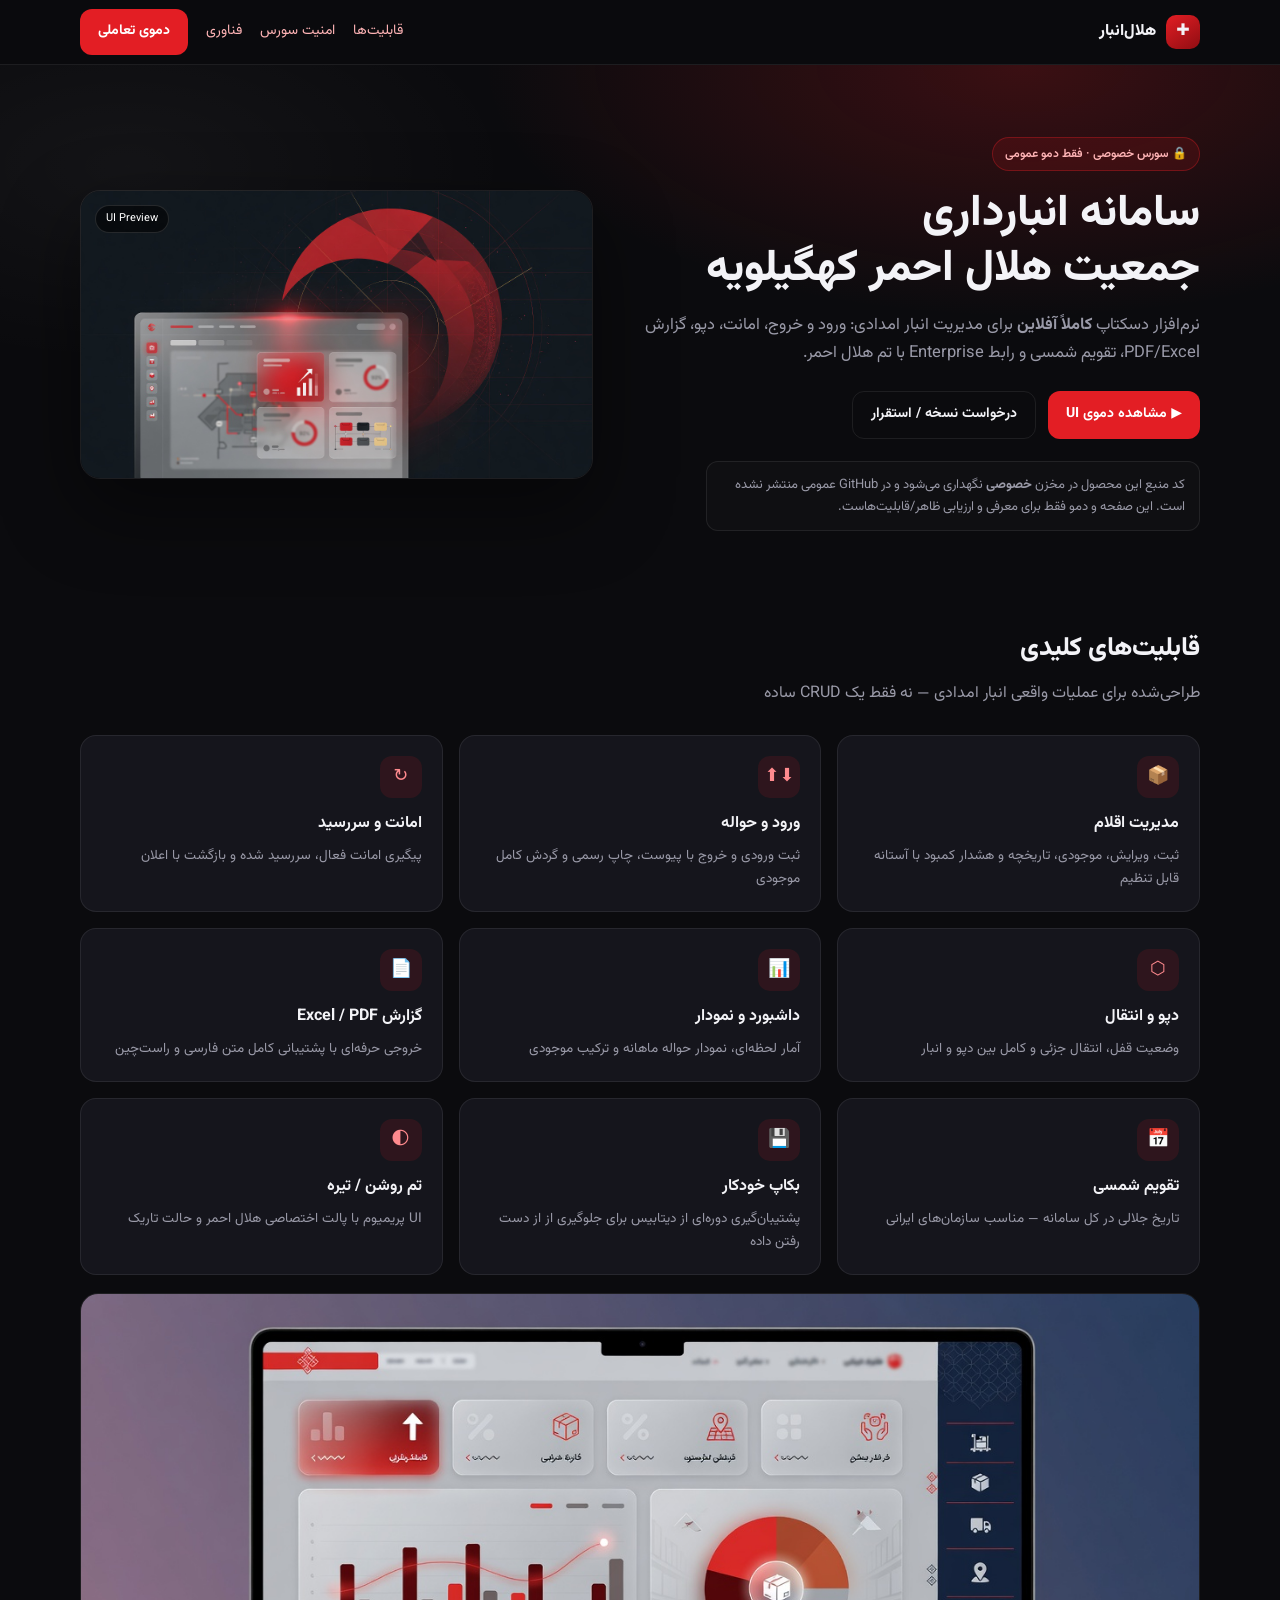
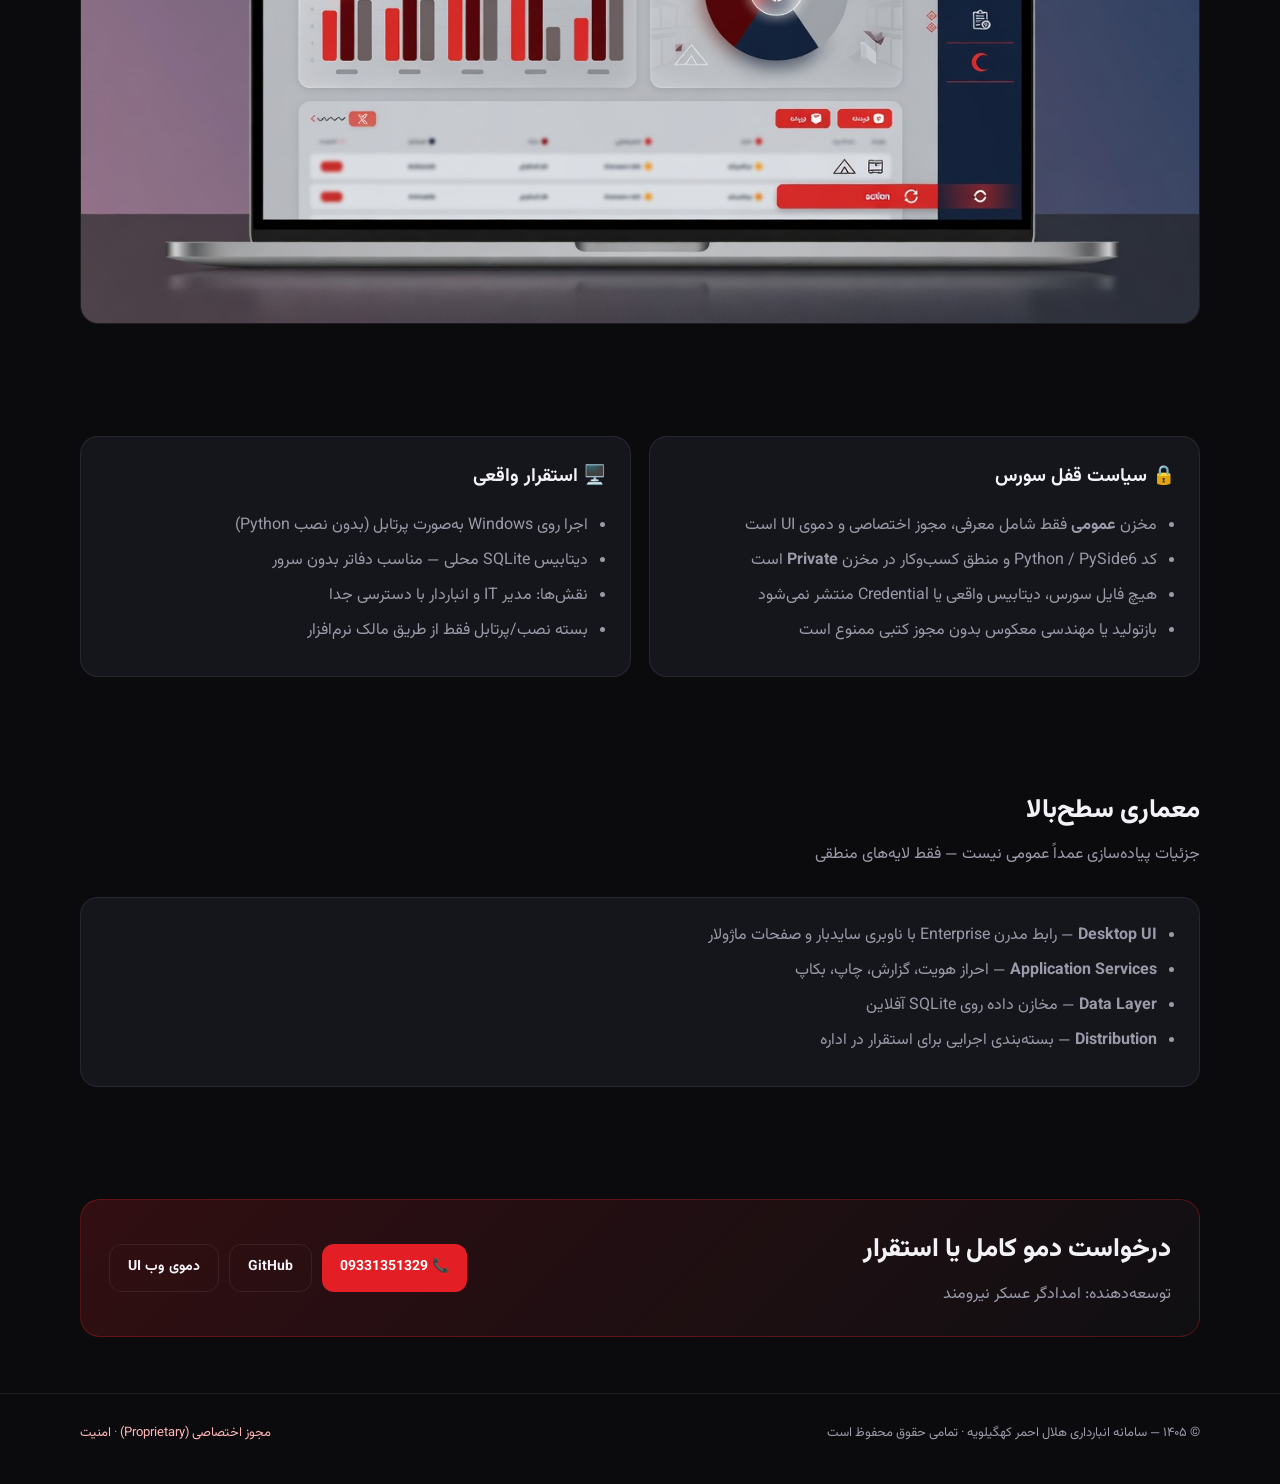
==== index.html @ 158577b7 "Public showcase: product landing, interactive UI demo, proprietary license No application source cod" ====
<!DOCTYPE html>
<html lang="fa" dir="rtl">
<head>
  <meta charset="UTF-8" />
  <meta name="viewport" content="width=device-width, initial-scale=1" />
  <title>سامانه انبارداری هلال احمر | کهگیلویه</title>
  <meta name="description" content="نرم‌افزار دسکتاپ آفلاین مدیریت انبار امدادی — جمعیت هلال احمر شهرستان کهگیلویه. دموی رابط کاربری، بدون انتشار سورس." />
  <meta property="og:title" content="سامانه انبارداری هلال احمر کهگیلویه" />
  <meta property="og:description" content="مدیریت انبار امدادی — دسکتاپ آفلاین، تقویم شمسی، گزارش PDF/Excel" />
  <meta property="og:image" content="assets/banner.jpg" />
  <link rel="preconnect" href="https://fonts.googleapis.com" />
  <link rel="preconnect" href="https://fonts.gstatic.com" crossorigin />
  <link href="https://fonts.googleapis.com/css2?family=Vazirmatn:wght@400;500;600;700;800&display=swap" rel="stylesheet" />
  <style>
    :root {
      --red: #e31e24;
      --bg: #0b0b0e;
      --card: #15151c;
      --text: #f3f3f7;
      --muted: #9a9aa8;
      --line: rgba(255,255,255,0.08);
      --font: "Vazirmatn", system-ui, sans-serif;
    }
    * { box-sizing: border-box; }
    body {
      margin: 0; font-family: var(--font); background: var(--bg); color: var(--text);
      line-height: 1.7;
    }
    a { color: #ffb4b6; text-decoration: none; }
    a:hover { text-decoration: underline; }
    .wrap { width: min(1120px, 92%); margin: 0 auto; }
    .nav {
      position: sticky; top: 0; z-index: 20;
      backdrop-filter: blur(14px);
      background: rgba(11,11,14,0.75);
      border-bottom: 1px solid var(--line);
    }
    .nav .wrap {
      display: flex; justify-content: space-between; align-items: center;
      height: 64px;
    }
    .logo { display: flex; gap: 10px; align-items: center; font-weight: 800; }
    .logo i {
      width: 34px; height: 34px; border-radius: 10px;
      background: linear-gradient(145deg, #e31e24, #8f0d12);
      display: grid; place-items: center; font-style: normal;
    }
    .nav-links { display: flex; gap: 18px; align-items: center; font-size: 14px; }
    .btn {
      display: inline-flex; align-items: center; gap: 8px;
      padding: 11px 18px; border-radius: 12px; font-weight: 700; font-size: 14px;
      border: 0; cursor: pointer; text-decoration: none !important;
    }
    .btn-primary { background: var(--red); color: #fff; }
    .btn-primary:hover { filter: brightness(1.08); }
    .btn-ghost {
      background: transparent; color: var(--text);
      border: 1px solid var(--line);
    }
    .hero {
      padding: 72px 0 40px;
      background:
        radial-gradient(900px 420px at 80% 0%, rgba(227,30,36,0.22), transparent 60%),
        radial-gradient(700px 360px at 10% 20%, rgba(255,255,255,0.04), transparent 55%);
    }
    .hero-grid {
      display: grid; grid-template-columns: 1.05fr 0.95fr; gap: 40px; align-items: center;
    }
    .badge {
      display: inline-flex; gap: 8px; align-items: center;
      padding: 6px 12px; border-radius: 999px; font-size: 12px; font-weight: 600;
      background: rgba(227,30,36,0.12); color: #ffb4b6;
      border: 1px solid rgba(227,30,36,0.35);
      margin-bottom: 16px;
    }
    h1 {
      font-size: clamp(28px, 4vw, 44px); line-height: 1.25; margin: 0 0 14px; font-weight: 800;
    }
    .lead { color: var(--muted); font-size: 16.5px; margin: 0 0 24px; max-width: 36em; }
    .cta { display: flex; flex-wrap: wrap; gap: 12px; margin-bottom: 22px; }
    .lock-note {
      font-size: 13px; color: var(--muted);
      padding: 12px 14px; border-radius: 12px;
      border: 1px solid var(--line); background: rgba(255,255,255,0.02);
      max-width: 38em;
    }
    .hero-visual {
      border-radius: 20px; overflow: hidden;
      border: 1px solid var(--line);
      box-shadow: 0 30px 80px rgba(0,0,0,0.45);
      position: relative;
    }
    .hero-visual img { width: 100%; display: block; }
    .hero-visual::after {
      content: "UI Preview";
      position: absolute; top: 14px; left: 14px;
      background: rgba(0,0,0,0.55); color: #fff;
      font-size: 11px; padding: 4px 10px; border-radius: 999px;
      border: 1px solid rgba(255,255,255,0.12);
    }
    section { padding: 56px 0; }
    .section-title { font-size: 26px; margin: 0 0 8px; font-weight: 800; }
    .section-sub { color: var(--muted); margin: 0 0 28px; }
    .features {
      display: grid; grid-template-columns: repeat(3, 1fr); gap: 16px;
    }
    .feat {
      background: var(--card); border: 1px solid var(--line);
      border-radius: 16px; padding: 20px;
      transition: 0.2s ease;
    }
    .feat:hover { border-color: rgba(227,30,36,0.4); transform: translateY(-2px); }
    .feat .ico {
      width: 42px; height: 42px; border-radius: 12px;
      background: rgba(227,30,36,0.12); color: #ff8a8e;
      display: grid; place-items: center; margin-bottom: 12px; font-size: 18px;
    }
    .feat h3 { margin: 0 0 8px; font-size: 16px; }
    .feat p { margin: 0; color: var(--muted); font-size: 13.5px; }
    .stack {
      display: grid; grid-template-columns: 1fr 1fr; gap: 18px;
    }
    .panel {
      background: var(--card); border: 1px solid var(--line);
      border-radius: 18px; padding: 24px;
    }
    .panel h3 { margin-top: 0; }
    .panel ul { margin: 0; padding: 0 18px 0 0; color: var(--muted); }
    .panel li { margin-bottom: 8px; }
    .mock {
      border-radius: 18px; overflow: hidden; border: 1px solid var(--line);
      margin-top: 18px;
    }
    .mock img { width: 100%; display: block; }
    .contact {
      background: linear-gradient(135deg, rgba(227,30,36,0.18), rgba(255,255,255,0.02));
      border: 1px solid rgba(227,30,36,0.3);
      border-radius: 20px; padding: 28px;
      display: flex; justify-content: space-between; gap: 20px; align-items: center; flex-wrap: wrap;
    }
    footer {
      border-top: 1px solid var(--line); padding: 28px 0 40px;
      color: var(--muted); font-size: 13px;
    }
    footer .wrap { display: flex; justify-content: space-between; gap: 12px; flex-wrap: wrap; }
    @media (max-width: 900px) {
      .hero-grid, .features, .stack { grid-template-columns: 1fr; }
      .nav-links a:not(.btn) { display: none; }
    }
  </style>
</head>
<body>
  <header class="nav">
    <div class="wrap">
      <div class="logo"><i>✚</i> هلال‌انبار</div>
      <div class="nav-links">
        <a href="#features">قابلیت‌ها</a>
        <a href="#security">امنیت سورس</a>
        <a href="#stack">فناوری</a>
        <a class="btn btn-primary" href="demo/">دموی تعاملی</a>
      </div>
    </div>
  </header>

  <section class="hero">
    <div class="wrap hero-grid">
      <div>
        <div class="badge">🔒 سورس خصوصی · فقط دمو عمومی</div>
        <h1>سامانه انبارداری<br />جمعیت هلال احمر کهگیلویه</h1>
        <p class="lead">
          نرم‌افزار دسکتاپ <strong>کاملاً آفلاین</strong> برای مدیریت انبار امدادی:
          ورود و خروج، امانت، دپو، گزارش PDF/Excel، تقویم شمسی و رابط Enterprise با تم هلال احمر.
        </p>
        <div class="cta">
          <a class="btn btn-primary" href="demo/">▶ مشاهده دموی UI</a>
          <a class="btn btn-ghost" href="#contact">درخواست نسخه / استقرار</a>
        </div>
        <div class="lock-note">
          کد منبع این محصول در مخزن <strong>خصوصی</strong> نگهداری می‌شود و در GitHub عمومی منتشر نشده است.
          این صفحه و دمو فقط برای معرفی و ارزیابی ظاهر/قابلیت‌هاست.
        </div>
      </div>
      <div class="hero-visual">
        <img src="assets/banner.jpg" alt="پیش‌نمایش بصری سامانه انبارداری" />
      </div>
    </div>
  </section>

  <section id="features">
    <div class="wrap">
      <h2 class="section-title">قابلیت‌های کلیدی</h2>
      <p class="section-sub">طراحی‌شده برای عملیات واقعی انبار امدادی — نه فقط یک CRUD ساده</p>
      <div class="features">
        <div class="feat"><div class="ico">📦</div><h3>مدیریت اقلام</h3><p>ثبت، ویرایش، موجودی، تاریخچه و هشدار کمبود با آستانه قابل تنظیم</p></div>
        <div class="feat"><div class="ico">⬇⬆</div><h3>ورود و حواله</h3><p>ثبت ورودی و خروج با پیوست، چاپ رسمی و گردش کامل موجودی</p></div>
        <div class="feat"><div class="ico">↻</div><h3>امانت و سررسید</h3><p>پیگیری امانت فعال، سررسید شده و بازگشت با اعلان</p></div>
        <div class="feat"><div class="ico">⬡</div><h3>دپو و انتقال</h3><p>وضعیت قفل، انتقال جزئی و کامل بین دپو و انبار</p></div>
        <div class="feat"><div class="ico">📊</div><h3>داشبورد و نمودار</h3><p>آمار لحظه‌ای، نمودار حواله ماهانه و ترکیب موجودی</p></div>
        <div class="feat"><div class="ico">📄</div><h3>گزارش Excel / PDF</h3><p>خروجی حرفه‌ای با پشتیبانی کامل متن فارسی و راست‌چین</p></div>
        <div class="feat"><div class="ico">📅</div><h3>تقویم شمسی</h3><p>تاریخ جلالی در کل سامانه — مناسب سازمان‌های ایرانی</p></div>
        <div class="feat"><div class="ico">💾</div><h3>بکاپ خودکار</h3><p>پشتیبان‌گیری دوره‌ای از دیتابیس برای جلوگیری از از دست رفتن داده</p></div>
        <div class="feat"><div class="ico">🌓</div><h3>تم روشن / تیره</h3><p>UI پریمیوم با پالت اختصاصی هلال احمر و حالت تاریک</p></div>
      </div>
      <div class="mock">
        <img src="assets/dashboard-mockup.jpg" alt="موکاپ داشبورد" />
      </div>
    </div>
  </section>

  <section id="security">
    <div class="wrap stack">
      <div class="panel">
        <h3>🔒 سیاست قفل سورس</h3>
        <ul>
          <li>مخزن <strong>عمومی</strong> فقط شامل معرفی، مجوز اختصاصی و دموی UI است</li>
          <li>کد Python / PySide6 و منطق کسب‌وکار در مخزن <strong>Private</strong> است</li>
          <li>هیچ فایل سورس، دیتابیس واقعی یا Credential منتشر نمی‌شود</li>
          <li>بازتولید یا مهندسی معکوس بدون مجوز کتبی ممنوع است</li>
        </ul>
      </div>
      <div class="panel">
        <h3>🖥️ استقرار واقعی</h3>
        <ul>
          <li>اجرا روی Windows به‌صورت پرتابل (بدون نصب Python)</li>
          <li>دیتابیس SQLite محلی — مناسب دفاتر بدون سرور</li>
          <li>نقش‌ها: مدیر IT و انباردار با دسترسی جدا</li>
          <li>بسته نصب/پرتابل فقط از طریق مالک نرم‌افزار</li>
        </ul>
      </div>
    </div>
  </section>

  <section id="stack">
    <div class="wrap">
      <h2 class="section-title">معماری سطح‌بالا</h2>
      <p class="section-sub">جزئیات پیاده‌سازی عمداً عمومی نیست — فقط لایه‌های منطقی</p>
      <div class="panel">
        <ul>
          <li><strong>Desktop UI</strong> — رابط مدرن Enterprise با ناوبری سایدبار و صفحات ماژولار</li>
          <li><strong>Application Services</strong> — احراز هویت، گزارش، چاپ، بکاپ</li>
          <li><strong>Data Layer</strong> — مخازن داده روی SQLite آفلاین</li>
          <li><strong>Distribution</strong> — بسته‌بندی اجرایی برای استقرار در اداره</li>
        </ul>
      </div>
    </div>
  </section>

  <section id="contact">
    <div class="wrap">
      <div class="contact">
        <div>
          <h2 class="section-title" style="margin:0">درخواست دمو کامل یا استقرار</h2>
          <p class="section-sub" style="margin:8px 0 0">توسعه‌دهنده: امدادگر عسکر نیرومند</p>
        </div>
        <div style="display:flex;gap:10px;flex-wrap:wrap">
          <a class="btn btn-primary" href="tel:09331351329">📞 09331351329</a>
          <a class="btn btn-ghost" href="https://github.com/askarniroomand" target="_blank" rel="noopener">GitHub</a>
          <a class="btn btn-ghost" href="demo/">دموی وب UI</a>
        </div>
      </div>
    </div>
  </section>

  <footer>
    <div class="wrap">
      <div>© ۱۴۰۵ — سامانه انبارداری هلال احمر کهگیلویه · تمامی حقوق محفوظ است</div>
      <div><a href="LICENSE">مجوز اختصاصی (Proprietary)</a> · <a href="SECURITY.md">امنیت</a></div>
    </div>
  </footer>
</body>
</html>
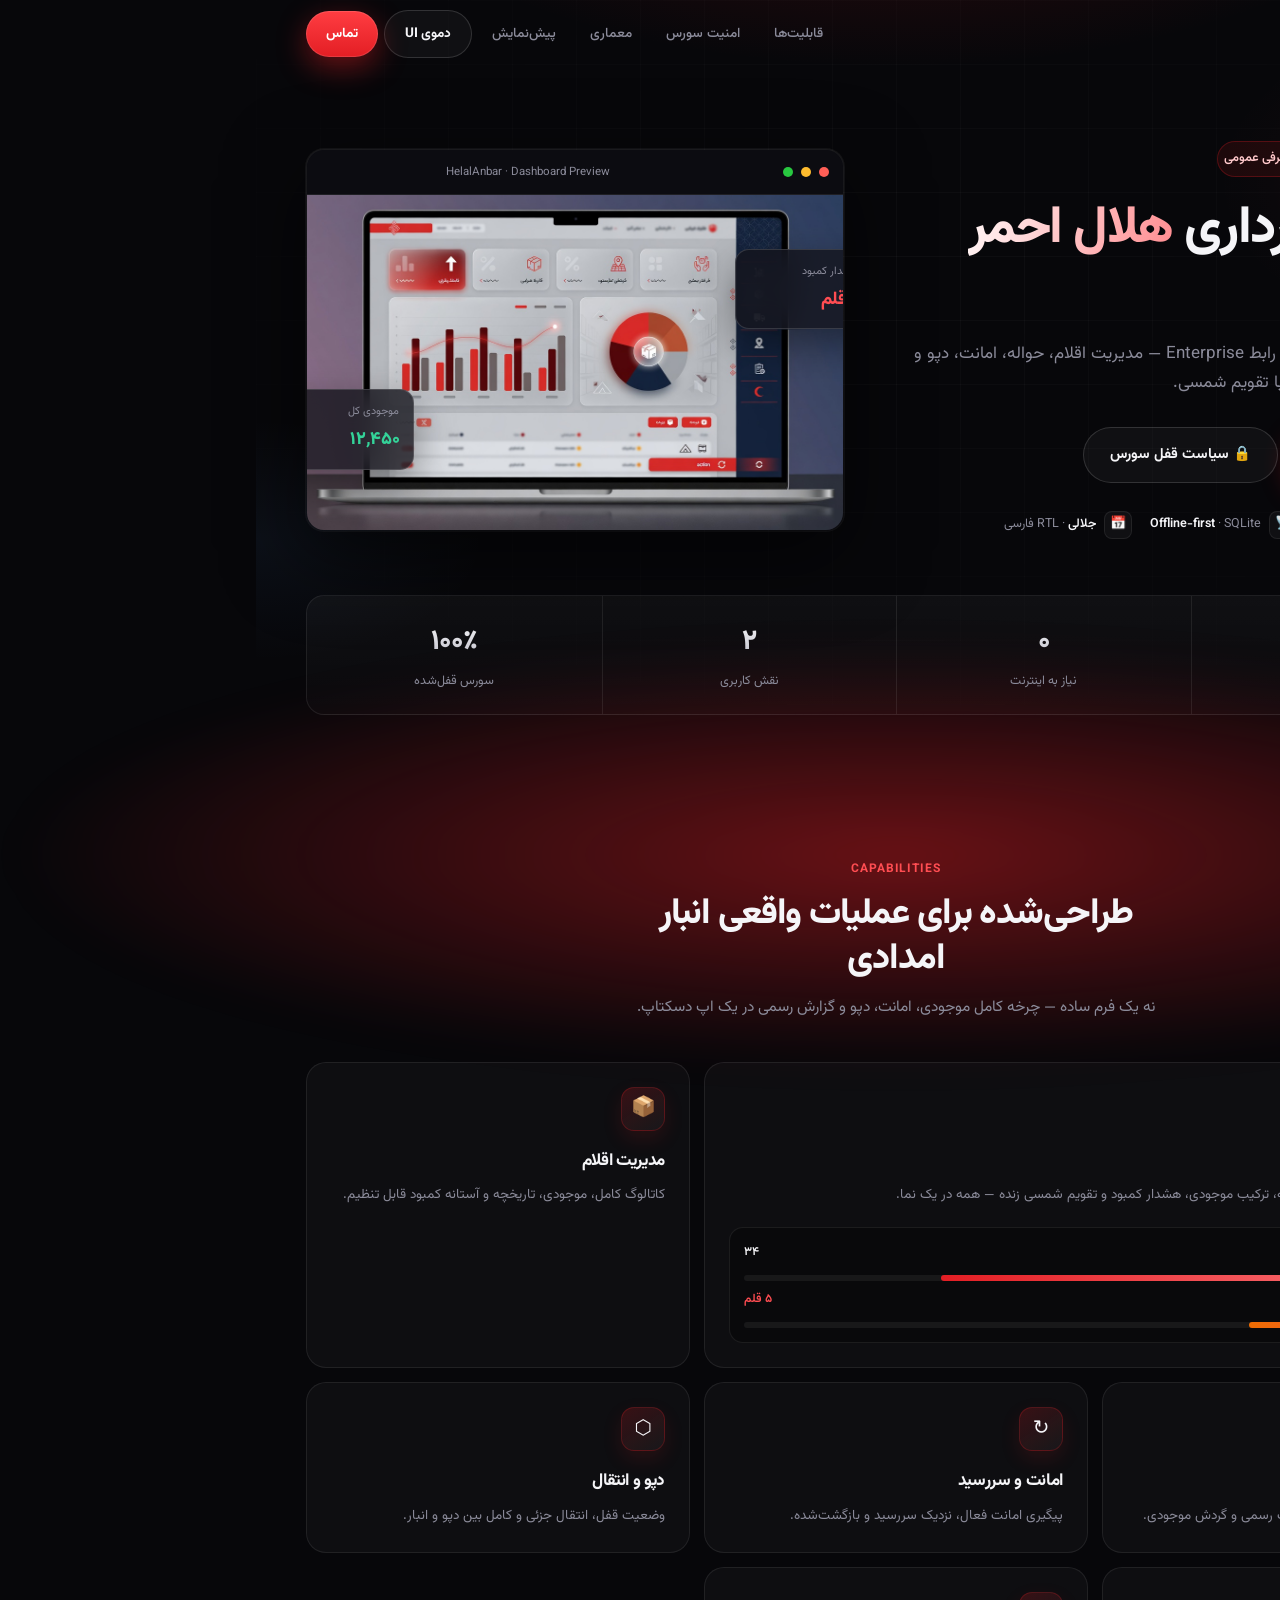
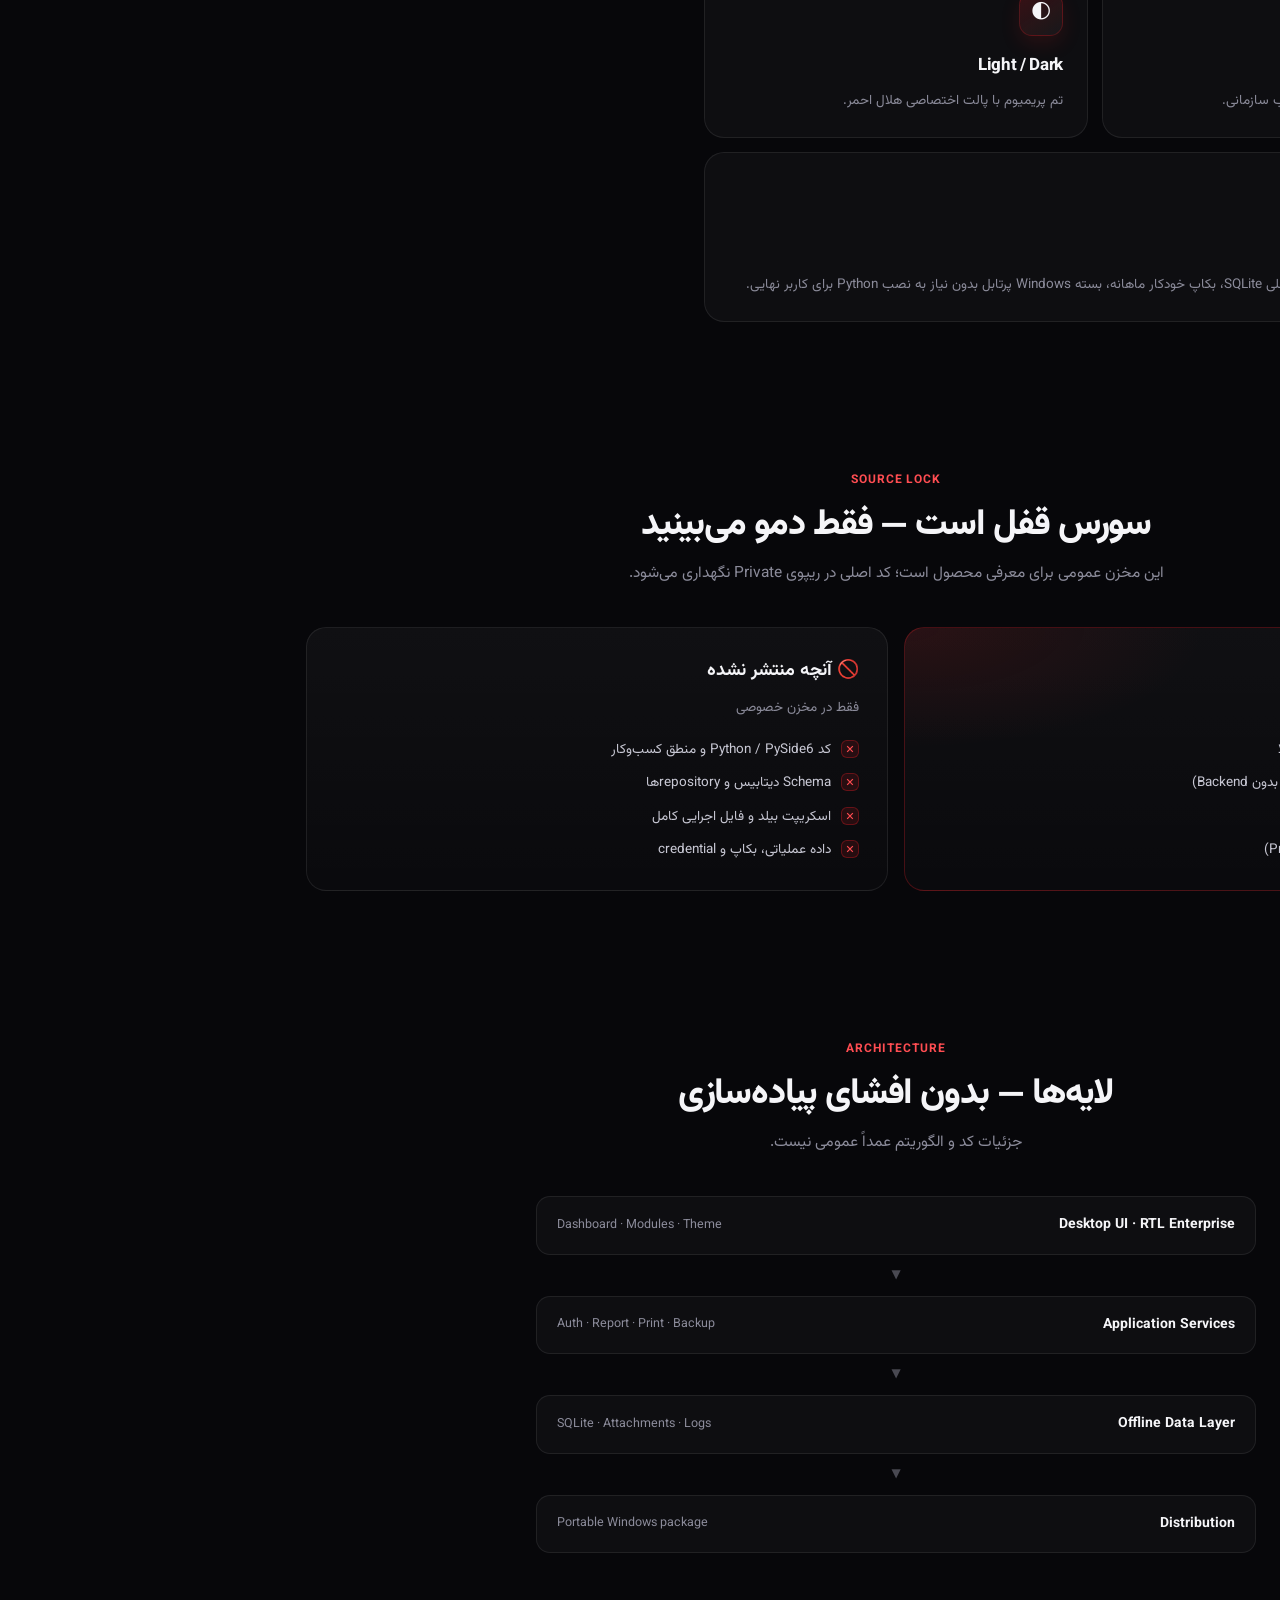
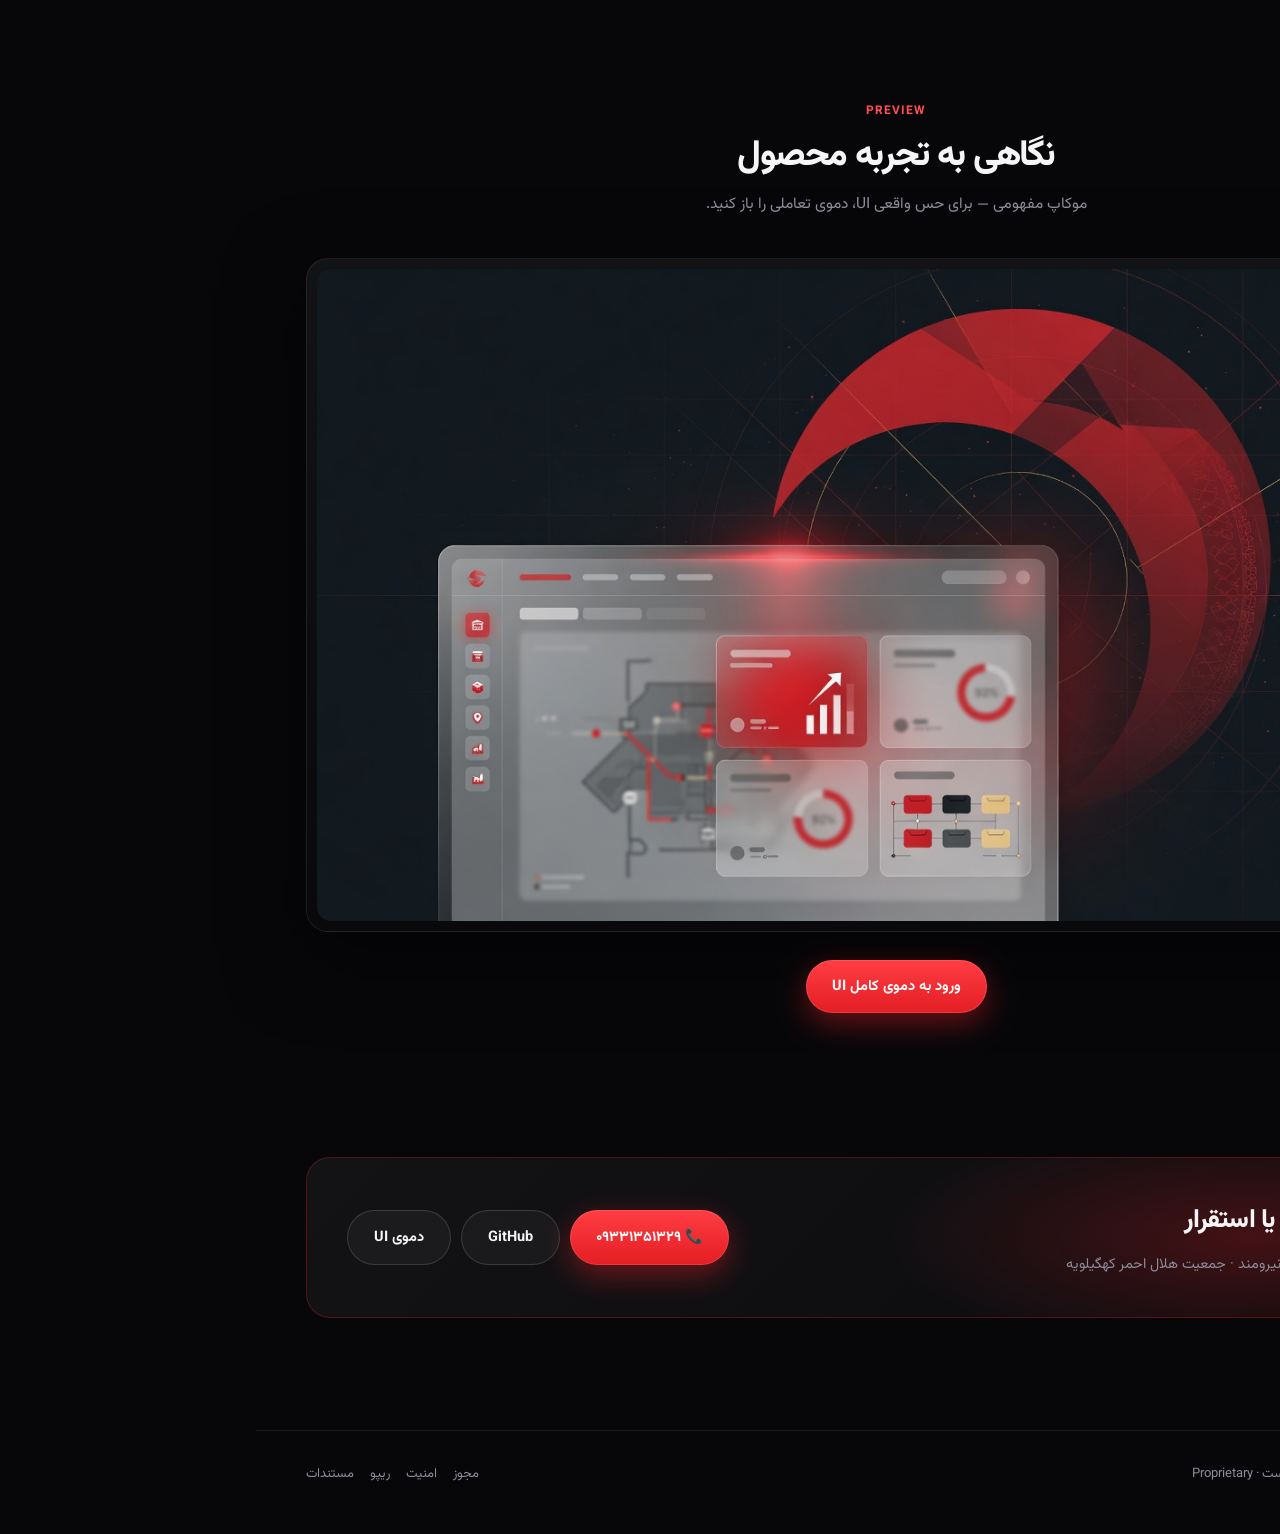
==== commit eb4a65b3: "Redesign showcase: premium landing, refined demo UI, polished README Modern SaaS-style product page " ====
--- a/index.html
+++ b/index.html
@@ -3,269 +3,295 @@
 <head>
   <meta charset="UTF-8" />
   <meta name="viewport" content="width=device-width, initial-scale=1" />
-  <title>سامانه انبارداری هلال احمر | کهگیلویه</title>
-  <meta name="description" content="نرم‌افزار دسکتاپ آفلاین مدیریت انبار امدادی — جمعیت هلال احمر شهرستان کهگیلویه. دموی رابط کاربری، بدون انتشار سورس." />
-  <meta property="og:title" content="سامانه انبارداری هلال احمر کهگیلویه" />
-  <meta property="og:description" content="مدیریت انبار امدادی — دسکتاپ آفلاین، تقویم شمسی، گزارش PDF/Excel" />
+  <title>هلال‌انبار | سامانه انبارداری هلال احمر کهگیلویه</title>
+  <meta name="description" content="نرم‌افزار دسکتاپ Enterprise برای مدیریت انبار امدادی — آفلاین، تقویم شمسی، گزارش PDF/Excel. سورس خصوصی؛ فقط دمو عمومی." />
+  <meta name="theme-color" content="#07070a" />
+  <meta property="og:title" content="هلال‌انبار — سامانه انبارداری هلال احمر" />
+  <meta property="og:description" content="مدیریت حرفه‌ای انبار امدادی · دسکتاپ آفلاین · دموی UI" />
   <meta property="og:image" content="assets/banner.jpg" />
+  <meta property="og:type" content="website" />
+  <link rel="icon" href="data:image/svg+xml,<svg xmlns='http://www.w3.org/2000/svg' viewBox='0 0 32 32'><rect width='32' height='32' rx='8' fill='%23E31E24'/><text x='16' y='22' text-anchor='middle' fill='white' font-size='16'>✚</text></svg>" />
   <link rel="preconnect" href="https://fonts.googleapis.com" />
   <link rel="preconnect" href="https://fonts.gstatic.com" crossorigin />
   <link href="https://fonts.googleapis.com/css2?family=Vazirmatn:wght@400;500;600;700;800&display=swap" rel="stylesheet" />
-  <style>
-    :root {
-      --red: #e31e24;
-      --bg: #0b0b0e;
-      --card: #15151c;
-      --text: #f3f3f7;
-      --muted: #9a9aa8;
-      --line: rgba(255,255,255,0.08);
-      --font: "Vazirmatn", system-ui, sans-serif;
-    }
-    * { box-sizing: border-box; }
-    body {
-      margin: 0; font-family: var(--font); background: var(--bg); color: var(--text);
-      line-height: 1.7;
-    }
-    a { color: #ffb4b6; text-decoration: none; }
-    a:hover { text-decoration: underline; }
-    .wrap { width: min(1120px, 92%); margin: 0 auto; }
-    .nav {
-      position: sticky; top: 0; z-index: 20;
-      backdrop-filter: blur(14px);
-      background: rgba(11,11,14,0.75);
-      border-bottom: 1px solid var(--line);
-    }
-    .nav .wrap {
-      display: flex; justify-content: space-between; align-items: center;
-      height: 64px;
-    }
-    .logo { display: flex; gap: 10px; align-items: center; font-weight: 800; }
-    .logo i {
-      width: 34px; height: 34px; border-radius: 10px;
-      background: linear-gradient(145deg, #e31e24, #8f0d12);
-      display: grid; place-items: center; font-style: normal;
-    }
-    .nav-links { display: flex; gap: 18px; align-items: center; font-size: 14px; }
-    .btn {
-      display: inline-flex; align-items: center; gap: 8px;
-      padding: 11px 18px; border-radius: 12px; font-weight: 700; font-size: 14px;
-      border: 0; cursor: pointer; text-decoration: none !important;
-    }
-    .btn-primary { background: var(--red); color: #fff; }
-    .btn-primary:hover { filter: brightness(1.08); }
-    .btn-ghost {
-      background: transparent; color: var(--text);
-      border: 1px solid var(--line);
-    }
-    .hero {
-      padding: 72px 0 40px;
-      background:
-        radial-gradient(900px 420px at 80% 0%, rgba(227,30,36,0.22), transparent 60%),
-        radial-gradient(700px 360px at 10% 20%, rgba(255,255,255,0.04), transparent 55%);
-    }
-    .hero-grid {
-      display: grid; grid-template-columns: 1.05fr 0.95fr; gap: 40px; align-items: center;
-    }
-    .badge {
-      display: inline-flex; gap: 8px; align-items: center;
-      padding: 6px 12px; border-radius: 999px; font-size: 12px; font-weight: 600;
-      background: rgba(227,30,36,0.12); color: #ffb4b6;
-      border: 1px solid rgba(227,30,36,0.35);
-      margin-bottom: 16px;
-    }
-    h1 {
-      font-size: clamp(28px, 4vw, 44px); line-height: 1.25; margin: 0 0 14px; font-weight: 800;
-    }
-    .lead { color: var(--muted); font-size: 16.5px; margin: 0 0 24px; max-width: 36em; }
-    .cta { display: flex; flex-wrap: wrap; gap: 12px; margin-bottom: 22px; }
-    .lock-note {
-      font-size: 13px; color: var(--muted);
-      padding: 12px 14px; border-radius: 12px;
-      border: 1px solid var(--line); background: rgba(255,255,255,0.02);
-      max-width: 38em;
-    }
-    .hero-visual {
-      border-radius: 20px; overflow: hidden;
-      border: 1px solid var(--line);
-      box-shadow: 0 30px 80px rgba(0,0,0,0.45);
-      position: relative;
-    }
-    .hero-visual img { width: 100%; display: block; }
-    .hero-visual::after {
-      content: "UI Preview";
-      position: absolute; top: 14px; left: 14px;
-      background: rgba(0,0,0,0.55); color: #fff;
-      font-size: 11px; padding: 4px 10px; border-radius: 999px;
-      border: 1px solid rgba(255,255,255,0.12);
-    }
-    section { padding: 56px 0; }
-    .section-title { font-size: 26px; margin: 0 0 8px; font-weight: 800; }
-    .section-sub { color: var(--muted); margin: 0 0 28px; }
-    .features {
-      display: grid; grid-template-columns: repeat(3, 1fr); gap: 16px;
-    }
-    .feat {
-      background: var(--card); border: 1px solid var(--line);
-      border-radius: 16px; padding: 20px;
-      transition: 0.2s ease;
-    }
-    .feat:hover { border-color: rgba(227,30,36,0.4); transform: translateY(-2px); }
-    .feat .ico {
-      width: 42px; height: 42px; border-radius: 12px;
-      background: rgba(227,30,36,0.12); color: #ff8a8e;
-      display: grid; place-items: center; margin-bottom: 12px; font-size: 18px;
-    }
-    .feat h3 { margin: 0 0 8px; font-size: 16px; }
-    .feat p { margin: 0; color: var(--muted); font-size: 13.5px; }
-    .stack {
-      display: grid; grid-template-columns: 1fr 1fr; gap: 18px;
-    }
-    .panel {
-      background: var(--card); border: 1px solid var(--line);
-      border-radius: 18px; padding: 24px;
-    }
-    .panel h3 { margin-top: 0; }
-    .panel ul { margin: 0; padding: 0 18px 0 0; color: var(--muted); }
-    .panel li { margin-bottom: 8px; }
-    .mock {
-      border-radius: 18px; overflow: hidden; border: 1px solid var(--line);
-      margin-top: 18px;
-    }
-    .mock img { width: 100%; display: block; }
-    .contact {
-      background: linear-gradient(135deg, rgba(227,30,36,0.18), rgba(255,255,255,0.02));
-      border: 1px solid rgba(227,30,36,0.3);
-      border-radius: 20px; padding: 28px;
-      display: flex; justify-content: space-between; gap: 20px; align-items: center; flex-wrap: wrap;
-    }
-    footer {
-      border-top: 1px solid var(--line); padding: 28px 0 40px;
-      color: var(--muted); font-size: 13px;
-    }
-    footer .wrap { display: flex; justify-content: space-between; gap: 12px; flex-wrap: wrap; }
-    @media (max-width: 900px) {
-      .hero-grid, .features, .stack { grid-template-columns: 1fr; }
-      .nav-links a:not(.btn) { display: none; }
-    }
-  </style>
+  <link rel="stylesheet" href="assets/site.css" />
 </head>
 <body>
-  <header class="nav">
-    <div class="wrap">
-      <div class="logo"><i>✚</i> هلال‌انبار</div>
-      <div class="nav-links">
+  <div class="bg-mesh" aria-hidden="true"></div>
+  <div class="bg-grid" aria-hidden="true"></div>
+
+  <header class="nav" id="nav">
+    <div class="wrap nav-inner">
+      <a href="#" class="logo">
+        <div class="logo-mark">✚</div>
+        هلال‌انبار
+        <span>Enterprise</span>
+      </a>
+      <nav class="nav-links" aria-label="منوی اصلی">
         <a href="#features">قابلیت‌ها</a>
         <a href="#security">امنیت سورس</a>
-        <a href="#stack">فناوری</a>
-        <a class="btn btn-primary" href="demo/">دموی تعاملی</a>
-      </div>
+        <a href="#architecture">معماری</a>
+        <a href="#preview">پیش‌نمایش</a>
+        <a class="btn btn-ghost" href="demo/">دموی UI</a>
+        <a class="btn btn-primary" href="#contact">تماس</a>
+      </nav>
     </div>
   </header>
 
-  <section class="hero">
-    <div class="wrap hero-grid">
-      <div>
-        <div class="badge">🔒 سورس خصوصی · فقط دمو عمومی</div>
-        <h1>سامانه انبارداری<br />جمعیت هلال احمر کهگیلویه</h1>
-        <p class="lead">
-          نرم‌افزار دسکتاپ <strong>کاملاً آفلاین</strong> برای مدیریت انبار امدادی:
-          ورود و خروج، امانت، دپو، گزارش PDF/Excel، تقویم شمسی و رابط Enterprise با تم هلال احمر.
-        </p>
-        <div class="cta">
-          <a class="btn btn-primary" href="demo/">▶ مشاهده دموی UI</a>
-          <a class="btn btn-ghost" href="#contact">درخواست نسخه / استقرار</a>
-        </div>
-        <div class="lock-note">
-          کد منبع این محصول در مخزن <strong>خصوصی</strong> نگهداری می‌شود و در GitHub عمومی منتشر نشده است.
-          این صفحه و دمو فقط برای معرفی و ارزیابی ظاهر/قابلیت‌هاست.
-        </div>
-      </div>
-      <div class="hero-visual">
-        <img src="assets/banner.jpg" alt="پیش‌نمایش بصری سامانه انبارداری" />
-      </div>
-    </div>
-  </section>
-
-  <section id="features">
-    <div class="wrap">
-      <h2 class="section-title">قابلیت‌های کلیدی</h2>
-      <p class="section-sub">طراحی‌شده برای عملیات واقعی انبار امدادی — نه فقط یک CRUD ساده</p>
-      <div class="features">
-        <div class="feat"><div class="ico">📦</div><h3>مدیریت اقلام</h3><p>ثبت، ویرایش، موجودی، تاریخچه و هشدار کمبود با آستانه قابل تنظیم</p></div>
-        <div class="feat"><div class="ico">⬇⬆</div><h3>ورود و حواله</h3><p>ثبت ورودی و خروج با پیوست، چاپ رسمی و گردش کامل موجودی</p></div>
-        <div class="feat"><div class="ico">↻</div><h3>امانت و سررسید</h3><p>پیگیری امانت فعال، سررسید شده و بازگشت با اعلان</p></div>
-        <div class="feat"><div class="ico">⬡</div><h3>دپو و انتقال</h3><p>وضعیت قفل، انتقال جزئی و کامل بین دپو و انبار</p></div>
-        <div class="feat"><div class="ico">📊</div><h3>داشبورد و نمودار</h3><p>آمار لحظه‌ای، نمودار حواله ماهانه و ترکیب موجودی</p></div>
-        <div class="feat"><div class="ico">📄</div><h3>گزارش Excel / PDF</h3><p>خروجی حرفه‌ای با پشتیبانی کامل متن فارسی و راست‌چین</p></div>
-        <div class="feat"><div class="ico">📅</div><h3>تقویم شمسی</h3><p>تاریخ جلالی در کل سامانه — مناسب سازمان‌های ایرانی</p></div>
-        <div class="feat"><div class="ico">💾</div><h3>بکاپ خودکار</h3><p>پشتیبان‌گیری دوره‌ای از دیتابیس برای جلوگیری از از دست رفتن داده</p></div>
-        <div class="feat"><div class="ico">🌓</div><h3>تم روشن / تیره</h3><p>UI پریمیوم با پالت اختصاصی هلال احمر و حالت تاریک</p></div>
-      </div>
-      <div class="mock">
-        <img src="assets/dashboard-mockup.jpg" alt="موکاپ داشبورد" />
-      </div>
-    </div>
-  </section>
-
-  <section id="security">
-    <div class="wrap stack">
-      <div class="panel">
-        <h3>🔒 سیاست قفل سورس</h3>
-        <ul>
-          <li>مخزن <strong>عمومی</strong> فقط شامل معرفی، مجوز اختصاصی و دموی UI است</li>
-          <li>کد Python / PySide6 و منطق کسب‌وکار در مخزن <strong>Private</strong> است</li>
-          <li>هیچ فایل سورس، دیتابیس واقعی یا Credential منتشر نمی‌شود</li>
-          <li>بازتولید یا مهندسی معکوس بدون مجوز کتبی ممنوع است</li>
-        </ul>
-      </div>
-      <div class="panel">
-        <h3>🖥️ استقرار واقعی</h3>
-        <ul>
-          <li>اجرا روی Windows به‌صورت پرتابل (بدون نصب Python)</li>
-          <li>دیتابیس SQLite محلی — مناسب دفاتر بدون سرور</li>
-          <li>نقش‌ها: مدیر IT و انباردار با دسترسی جدا</li>
-          <li>بسته نصب/پرتابل فقط از طریق مالک نرم‌افزار</li>
-        </ul>
-      </div>
-    </div>
-  </section>
-
-  <section id="stack">
-    <div class="wrap">
-      <h2 class="section-title">معماری سطح‌بالا</h2>
-      <p class="section-sub">جزئیات پیاده‌سازی عمداً عمومی نیست — فقط لایه‌های منطقی</p>
-      <div class="panel">
-        <ul>
-          <li><strong>Desktop UI</strong> — رابط مدرن Enterprise با ناوبری سایدبار و صفحات ماژولار</li>
-          <li><strong>Application Services</strong> — احراز هویت، گزارش، چاپ، بکاپ</li>
-          <li><strong>Data Layer</strong> — مخازن داده روی SQLite آفلاین</li>
-          <li><strong>Distribution</strong> — بسته‌بندی اجرایی برای استقرار در اداره</li>
-        </ul>
-      </div>
-    </div>
-  </section>
-
-  <section id="contact">
-    <div class="wrap">
-      <div class="contact">
-        <div>
-          <h2 class="section-title" style="margin:0">درخواست دمو کامل یا استقرار</h2>
-          <p class="section-sub" style="margin:8px 0 0">توسعه‌دهنده: امدادگر عسکر نیرومند</p>
-        </div>
-        <div style="display:flex;gap:10px;flex-wrap:wrap">
-          <a class="btn btn-primary" href="tel:09331351329">📞 09331351329</a>
-          <a class="btn btn-ghost" href="https://github.com/askarniroomand" target="_blank" rel="noopener">GitHub</a>
-          <a class="btn btn-ghost" href="demo/">دموی وب UI</a>
-        </div>
-      </div>
-    </div>
-  </section>
+  <main>
+    <!-- Hero -->
+    <section class="hero">
+      <div class="wrap hero-grid">
+        <div class="reveal">
+          <div class="pill">
+            <span class="pill-dot"><i></i></span>
+            سورس خصوصی · فقط دمو و معرفی عمومی
+          </div>
+          <h1>
+            سامانه انبارداری
+            <span class="grad">هلال احمر کهگیلویه</span>
+          </h1>
+          <p class="lead">
+            نرم‌افزار دسکتاپ <strong style="color:#fff;font-weight:600">کاملاً آفلاین</strong> با رابط Enterprise —
+            مدیریت اقلام، حواله، امانت، دپو و گزارش‌های رسمی PDF/Excel با تقویم شمسی.
+          </p>
+          <div class="cta">
+            <a class="btn btn-primary btn-lg" href="demo/">▶ مشاهده دموی تعاملی</a>
+            <a class="btn btn-ghost btn-lg" href="#security">🔒 سیاست قفل سورس</a>
+          </div>
+          <div class="trust-row">
+            <div class="trust-item"><span class="ico">🖥</span><span><strong>Desktop</strong> · Windows پرتابل</span></div>
+            <div class="trust-item"><span class="ico">📡</span><span><strong>Offline-first</strong> · SQLite</span></div>
+            <div class="trust-item"><span class="ico">📅</span><span><strong>جلالی</strong> · RTL فارسی</span></div>
+          </div>
+        </div>
+
+        <div class="reveal" style="transition-delay:0.12s">
+          <div class="device-glow"></div>
+          <div class="device">
+            <div class="device-inner">
+              <div class="device-bar">
+                <span class="dot r"></span>
+                <span class="dot y"></span>
+                <span class="dot g"></span>
+                <span class="title">HelalAnbar · Dashboard Preview</span>
+              </div>
+              <div class="device-screen">
+                <img src="assets/dashboard-mockup.jpg" alt="پیش‌نمایش داشبورد سامانه" />
+                <div class="float-card a">
+                  <div class="label">موجودی کل</div>
+                  <div class="val up">۱۲٬۴۵۰</div>
+                </div>
+                <div class="float-card b">
+                  <div class="label">هشدار کمبود</div>
+                  <div class="val hot">۵ قلم</div>
+                </div>
+              </div>
+            </div>
+          </div>
+        </div>
+      </div>
+
+      <div class="wrap">
+        <div class="stats-bar reveal">
+          <div class="stat-cell"><div class="n">۱۰+</div><div class="l">ماژول عملیاتی</div></div>
+          <div class="stat-cell"><div class="n">۰</div><div class="l">نیاز به اینترنت</div></div>
+          <div class="stat-cell"><div class="n">۲</div><div class="l">نقش کاربری</div></div>
+          <div class="stat-cell"><div class="n">۱۰۰٪</div><div class="l">سورس قفل‌شده</div></div>
+        </div>
+      </div>
+    </section>
+
+    <!-- Features bento -->
+    <section id="features">
+      <div class="wrap">
+        <div class="sec-head reveal">
+          <div class="sec-kicker">Capabilities</div>
+          <h2>طراحی‌شده برای عملیات واقعی انبار امدادی</h2>
+          <p>نه یک فرم ساده — چرخه کامل موجودی، امانت، دپو و گزارش رسمی در یک اپ دسکتاپ.</p>
+        </div>
+
+        <div class="bento">
+          <article class="bento-card wide reveal">
+            <div class="shine"></div>
+            <div class="bento-ico">📊</div>
+            <h3>داشبورد هوشمند</h3>
+            <p>کارت‌های آمار، نمودار حواله ماهانه، ترکیب موجودی، هشدار کمبود و تقویم شمسی زنده — همه در یک نما.</p>
+            <div class="mini-ui">
+              <div class="mini-row"><span>حواله این ماه</span><strong>۳۴</strong></div>
+              <div class="bar-track"><div class="bar-fill" style="width:72%"></div></div>
+              <div class="mini-row"><span>موجودی بحرانی</span><strong style="color:#ff4d52">۵ قلم</strong></div>
+              <div class="bar-track"><div class="bar-fill" style="width:28%;background:linear-gradient(90deg,#ed6c02,#ff4d52)"></div></div>
+            </div>
+          </article>
+
+          <article class="bento-card reveal">
+            <div class="shine"></div>
+            <div class="bento-ico">📦</div>
+            <h3>مدیریت اقلام</h3>
+            <p>کاتالوگ کامل، موجودی، تاریخچه و آستانه کمبود قابل تنظیم.</p>
+          </article>
+
+          <article class="bento-card reveal">
+            <div class="shine"></div>
+            <div class="bento-ico">⬆⬇</div>
+            <h3>ورود و حواله</h3>
+            <p>ثبت ورودی/خروج با پیوست، چاپ رسمی و گردش موجودی.</p>
+          </article>
+
+          <article class="bento-card reveal">
+            <div class="shine"></div>
+            <div class="bento-ico">↻</div>
+            <h3>امانت و سررسید</h3>
+            <p>پیگیری امانت فعال، نزدیک سررسید و بازگشت‌شده.</p>
+          </article>
+
+          <article class="bento-card reveal">
+            <div class="shine"></div>
+            <div class="bento-ico">⬡</div>
+            <h3>دپو و انتقال</h3>
+            <p>وضعیت قفل، انتقال جزئی و کامل بین دپو و انبار.</p>
+          </article>
+
+          <article class="bento-card reveal">
+            <div class="shine"></div>
+            <div class="bento-ico">📄</div>
+            <h3>Excel / PDF</h3>
+            <p>خروجی فارسی RTL با فونت و قالب سازمانی.</p>
+          </article>
+
+          <article class="bento-card reveal">
+            <div class="shine"></div>
+            <div class="bento-ico">🌓</div>
+            <h3>Light / Dark</h3>
+            <p>تم پریمیوم با پالت اختصاصی هلال احمر.</p>
+          </article>
+
+          <article class="bento-card wide reveal">
+            <div class="shine"></div>
+            <div class="bento-ico">💾</div>
+            <h3>آفلاین · بکاپ · استقرار پرتابل</h3>
+            <p>
+              بدون سرور و اینترنت. دیتابیس محلی SQLite، بکاپ خودکار ماهانه،
+              بسته Windows پرتابل بدون نیاز به نصب Python برای کاربر نهایی.
+            </p>
+          </article>
+        </div>
+      </div>
+    </section>
+
+    <!-- Security -->
+    <section id="security">
+      <div class="wrap">
+        <div class="sec-head reveal">
+          <div class="sec-kicker">Source Lock</div>
+          <h2>سورس قفل است — فقط دمو می‌بینید</h2>
+          <p>این مخزن عمومی برای معرفی محصول است؛ کد اصلی در ریپوی Private نگهداری می‌شود.</p>
+        </div>
+        <div class="split">
+          <div class="panel locked reveal">
+            <h3>🔒 آنچه عمومی است</h3>
+            <p class="sub">قابل مشاهده برای همه</p>
+            <ul class="checklist">
+              <li>لندینگ و مستندات سطح‌بالا</li>
+              <li>دموی تعاملی UI (HTML — بدون Backend)</li>
+              <li>موکاپ و بنر محصول</li>
+              <li>مجوز اختصاصی (Proprietary)</li>
+            </ul>
+          </div>
+          <div class="panel reveal">
+            <h3>🚫 آنچه منتشر نشده</h3>
+            <p class="sub">فقط در مخزن خصوصی</p>
+            <ul class="checklist no">
+              <li>کد Python / PySide6 و منطق کسب‌وکار</li>
+              <li>Schema دیتابیس و repositoryها</li>
+              <li>اسکریپت بیلد و فایل اجرایی کامل</li>
+              <li>داده عملیاتی، بکاپ و credential</li>
+            </ul>
+          </div>
+        </div>
+      </div>
+    </section>
+
+    <!-- Architecture -->
+    <section id="architecture">
+      <div class="wrap">
+        <div class="sec-head reveal">
+          <div class="sec-kicker">Architecture</div>
+          <h2>لایه‌ها — بدون افشای پیاده‌سازی</h2>
+          <p>جزئیات کد و الگوریتم عمداً عمومی نیست.</p>
+        </div>
+        <div class="arch reveal">
+          <div class="arch-layer">
+            <strong>Desktop UI · RTL Enterprise</strong>
+            <span>Dashboard · Modules · Theme</span>
+          </div>
+          <div class="arch-arrow">▼</div>
+          <div class="arch-layer">
+            <strong>Application Services</strong>
+            <span>Auth · Report · Print · Backup</span>
+          </div>
+          <div class="arch-arrow">▼</div>
+          <div class="arch-layer">
+            <strong>Offline Data Layer</strong>
+            <span>SQLite · Attachments · Logs</span>
+          </div>
+          <div class="arch-arrow">▼</div>
+          <div class="arch-layer">
+            <strong>Distribution</strong>
+            <span>Portable Windows package</span>
+          </div>
+        </div>
+      </div>
+    </section>
+
+    <!-- Preview -->
+    <section id="preview">
+      <div class="wrap">
+        <div class="sec-head reveal">
+          <div class="sec-kicker">Preview</div>
+          <h2>نگاهی به تجربه محصول</h2>
+          <p>موکاپ مفهومی — برای حس واقعی UI، دموی تعاملی را باز کنید.</p>
+        </div>
+        <div class="showcase-frame reveal">
+          <img src="assets/banner.jpg" alt="بنر محصول هلال‌انبار" />
+        </div>
+        <div style="text-align:center;margin-top:28px" class="reveal">
+          <a class="btn btn-primary btn-lg" href="demo/">ورود به دموی کامل UI</a>
+        </div>
+      </div>
+    </section>
+
+    <!-- Contact -->
+    <section id="contact">
+      <div class="wrap">
+        <div class="cta-band reveal">
+          <div>
+            <h2>درخواست نسخه یا استقرار</h2>
+            <p>توسعه‌دهنده: امدادگر عسکر نیرومند · جمعیت هلال احمر کهگیلویه</p>
+          </div>
+          <div class="cta-actions">
+            <a class="btn btn-primary btn-lg" href="tel:09331351329">📞 ۰۹۳۳۱۳۵۱۳۲۹</a>
+            <a class="btn btn-ghost btn-lg" href="https://github.com/askarniroomand" target="_blank" rel="noopener">GitHub</a>
+            <a class="btn btn-ghost btn-lg" href="demo/">دموی UI</a>
+          </div>
+        </div>
+      </div>
+    </section>
+  </main>
 
   <footer>
-    <div class="wrap">
-      <div>© ۱۴۰۵ — سامانه انبارداری هلال احمر کهگیلویه · تمامی حقوق محفوظ است</div>
-      <div><a href="LICENSE">مجوز اختصاصی (Proprietary)</a> · <a href="SECURITY.md">امنیت</a></div>
+    <div class="wrap footer-inner">
+      <div>© ۱۴۰۵ هلال‌انبار · تمامی حقوق محفوظ است · Proprietary</div>
+      <div class="footer-links">
+        <a href="LICENSE">مجوز</a>
+        <a href="SECURITY.md">امنیت</a>
+        <a href="https://github.com/askarniroomand/helal-anbar-showcase">ریپو</a>
+        <a href="docs/PRODUCT.md">مستندات</a>
+      </div>
     </div>
   </footer>
+
+  <script src="assets/site.js"></script>
 </body>
 </html>
--- a/assets/site.css
+++ b/assets/site.css
@@ -0,0 +1,675 @@
+/* Helal Anbar — Premium showcase */
+:root {
+  --red: #e31e24;
+  --red-2: #ff4d52;
+  --red-glow: rgba(227, 30, 36, 0.45);
+  --bg: #07070a;
+  --bg-elev: #0e0e13;
+  --card: rgba(255, 255, 255, 0.03);
+  --card-solid: #12121a;
+  --text: #f5f5f8;
+  --muted: #8b8b9a;
+  --line: rgba(255, 255, 255, 0.08);
+  --line-strong: rgba(255, 255, 255, 0.14);
+  --success: #34d399;
+  --warn: #fbbf24;
+  --info: #60a5fa;
+  --radius: 20px;
+  --radius-sm: 12px;
+  --font: "Vazirmatn", system-ui, -apple-system, sans-serif;
+  --shadow: 0 24px 80px rgba(0, 0, 0, 0.55);
+  --max: 1180px;
+}
+
+*, *::before, *::after { box-sizing: border-box; }
+html { scroll-behavior: smooth; }
+body {
+  margin: 0;
+  font-family: var(--font);
+  background: var(--bg);
+  color: var(--text);
+  line-height: 1.75;
+  overflow-x: hidden;
+  -webkit-font-smoothing: antialiased;
+}
+
+a { color: inherit; text-decoration: none; }
+img { max-width: 100%; display: block; }
+button { font-family: inherit; }
+
+.wrap {
+  width: min(var(--max), calc(100% - 40px));
+  margin-inline: auto;
+}
+
+/* Ambient background */
+.bg-mesh {
+  position: fixed;
+  inset: 0;
+  z-index: -2;
+  background:
+    radial-gradient(ellipse 80% 50% at 50% -20%, rgba(227, 30, 36, 0.22), transparent 55%),
+    radial-gradient(ellipse 50% 40% at 100% 20%, rgba(255, 77, 82, 0.08), transparent 50%),
+    radial-gradient(ellipse 40% 30% at 0% 60%, rgba(96, 165, 250, 0.06), transparent 45%),
+    var(--bg);
+}
+.bg-grid {
+  position: fixed;
+  inset: 0;
+  z-index: -1;
+  background-image:
+    linear-gradient(rgba(255,255,255,0.03) 1px, transparent 1px),
+    linear-gradient(90deg, rgba(255,255,255,0.03) 1px, transparent 1px);
+  background-size: 64px 64px;
+  mask-image: radial-gradient(ellipse 70% 60% at 50% 30%, black, transparent);
+  pointer-events: none;
+}
+
+/* Nav */
+.nav {
+  position: sticky;
+  top: 0;
+  z-index: 100;
+  border-bottom: 1px solid transparent;
+  transition: border-color 0.3s, background 0.3s, backdrop-filter 0.3s;
+}
+.nav.scrolled {
+  background: rgba(7, 7, 10, 0.72);
+  backdrop-filter: blur(20px) saturate(1.4);
+  border-bottom-color: var(--line);
+}
+.nav-inner {
+  display: flex;
+  align-items: center;
+  justify-content: space-between;
+  height: 68px;
+  gap: 16px;
+}
+.logo {
+  display: flex;
+  align-items: center;
+  gap: 12px;
+  font-weight: 800;
+  font-size: 15px;
+  letter-spacing: -0.02em;
+}
+.logo-mark {
+  width: 36px;
+  height: 36px;
+  border-radius: 11px;
+  background: linear-gradient(145deg, #ff3b40 0%, #b01016 100%);
+  display: grid;
+  place-items: center;
+  box-shadow: 0 0 0 1px rgba(255,255,255,0.12), 0 8px 24px var(--red-glow);
+  font-size: 15px;
+  position: relative;
+  overflow: hidden;
+}
+.logo-mark::after {
+  content: "";
+  position: absolute;
+  inset: 0;
+  background: linear-gradient(135deg, rgba(255,255,255,0.28), transparent 50%);
+}
+.logo span { opacity: 0.55; font-weight: 500; font-size: 13px; margin-right: 2px; }
+
+.nav-links {
+  display: flex;
+  align-items: center;
+  gap: 6px;
+}
+.nav-links a:not(.btn) {
+  padding: 8px 14px;
+  border-radius: 999px;
+  font-size: 13.5px;
+  font-weight: 500;
+  color: var(--muted);
+  transition: color 0.2s, background 0.2s;
+}
+.nav-links a:not(.btn):hover {
+  color: var(--text);
+  background: rgba(255,255,255,0.05);
+}
+
+/* Buttons */
+.btn {
+  display: inline-flex;
+  align-items: center;
+  justify-content: center;
+  gap: 8px;
+  padding: 11px 20px;
+  border-radius: 999px;
+  font-weight: 700;
+  font-size: 13.5px;
+  border: 0;
+  cursor: pointer;
+  transition: transform 0.2s, box-shadow 0.2s, background 0.2s, border-color 0.2s;
+  white-space: nowrap;
+}
+.btn:active { transform: scale(0.98); }
+.btn-primary {
+  background: linear-gradient(180deg, #ff3d42 0%, var(--red) 100%);
+  color: #fff;
+  box-shadow:
+    0 0 0 1px rgba(255,255,255,0.12) inset,
+    0 10px 30px var(--red-glow);
+}
+.btn-primary:hover {
+  box-shadow:
+    0 0 0 1px rgba(255,255,255,0.18) inset,
+    0 14px 40px rgba(227, 30, 36, 0.55);
+  transform: translateY(-1px);
+}
+.btn-ghost {
+  background: rgba(255,255,255,0.04);
+  color: var(--text);
+  border: 1px solid var(--line-strong);
+}
+.btn-ghost:hover {
+  background: rgba(255,255,255,0.08);
+  border-color: rgba(255,255,255,0.22);
+}
+.btn-lg { padding: 14px 26px; font-size: 14.5px; }
+
+/* Hero */
+.hero {
+  padding: 72px 0 48px;
+  position: relative;
+}
+.hero-grid {
+  display: grid;
+  grid-template-columns: 1.05fr 0.95fr;
+  gap: 48px;
+  align-items: center;
+}
+.pill {
+  display: inline-flex;
+  align-items: center;
+  gap: 10px;
+  padding: 6px 12px 6px 6px;
+  border-radius: 999px;
+  font-size: 12.5px;
+  font-weight: 600;
+  color: #ffc9cb;
+  background: rgba(227, 30, 36, 0.1);
+  border: 1px solid rgba(227, 30, 36, 0.28);
+  margin-bottom: 22px;
+}
+.pill-dot {
+  width: 22px;
+  height: 22px;
+  border-radius: 999px;
+  background: rgba(227, 30, 36, 0.25);
+  display: grid;
+  place-items: center;
+  font-size: 10px;
+}
+.pill-dot i {
+  width: 7px;
+  height: 7px;
+  border-radius: 50%;
+  background: var(--red-2);
+  box-shadow: 0 0 10px var(--red-2);
+  animation: pulse 2s ease infinite;
+}
+@keyframes pulse {
+  0%, 100% { opacity: 1; transform: scale(1); }
+  50% { opacity: 0.5; transform: scale(0.85); }
+}
+
+.hero h1 {
+  margin: 0 0 18px;
+  font-size: clamp(32px, 4.6vw, 52px);
+  line-height: 1.18;
+  font-weight: 800;
+  letter-spacing: -0.03em;
+}
+.hero h1 .grad {
+  background: linear-gradient(105deg, #fff 0%, #fff 40%, #ff8a8e 100%);
+  -webkit-background-clip: text;
+  background-clip: text;
+  color: transparent;
+}
+.lead {
+  margin: 0 0 28px;
+  color: var(--muted);
+  font-size: 17px;
+  max-width: 34em;
+  font-weight: 400;
+}
+.cta {
+  display: flex;
+  flex-wrap: wrap;
+  gap: 12px;
+  margin-bottom: 28px;
+}
+.trust-row {
+  display: flex;
+  flex-wrap: wrap;
+  gap: 18px;
+  align-items: center;
+}
+.trust-item {
+  display: flex;
+  align-items: center;
+  gap: 8px;
+  font-size: 12.5px;
+  color: var(--muted);
+}
+.trust-item strong { color: var(--text); font-weight: 600; }
+.trust-item .ico {
+  width: 28px;
+  height: 28px;
+  border-radius: 8px;
+  background: rgba(255,255,255,0.04);
+  border: 1px solid var(--line);
+  display: grid;
+  place-items: center;
+  font-size: 13px;
+}
+
+/* Hero visual — mac window chrome */
+.device {
+  position: relative;
+  border-radius: 18px;
+  background: linear-gradient(180deg, rgba(255,255,255,0.08), rgba(255,255,255,0.02));
+  padding: 1px;
+  box-shadow: var(--shadow), 0 0 0 1px rgba(255,255,255,0.06);
+}
+.device-inner {
+  border-radius: 17px;
+  overflow: hidden;
+  background: var(--card-solid);
+}
+.device-bar {
+  display: flex;
+  align-items: center;
+  gap: 8px;
+  padding: 12px 14px;
+  background: rgba(0,0,0,0.35);
+  border-bottom: 1px solid var(--line);
+}
+.device-bar .dot {
+  width: 10px;
+  height: 10px;
+  border-radius: 50%;
+}
+.device-bar .dot.r { background: #ff5f57; }
+.device-bar .dot.y { background: #febc2e; }
+.device-bar .dot.g { background: #28c840; }
+.device-bar .title {
+  flex: 1;
+  text-align: center;
+  font-size: 11.5px;
+  color: var(--muted);
+  margin-left: -40px;
+}
+.device-screen {
+  position: relative;
+  aspect-ratio: 16 / 10;
+  overflow: hidden;
+}
+.device-screen img {
+  width: 100%;
+  height: 100%;
+  object-fit: cover;
+  transform: scale(1.02);
+}
+.device-glow {
+  position: absolute;
+  inset: auto -20% -40% -20%;
+  height: 60%;
+  background: radial-gradient(ellipse at center, var(--red-glow), transparent 70%);
+  pointer-events: none;
+  z-index: -1;
+  filter: blur(20px);
+}
+.float-card {
+  position: absolute;
+  backdrop-filter: blur(16px);
+  background: rgba(18, 18, 26, 0.78);
+  border: 1px solid var(--line-strong);
+  border-radius: 14px;
+  padding: 12px 14px;
+  box-shadow: 0 16px 40px rgba(0,0,0,0.4);
+  animation: float 6s ease-in-out infinite;
+}
+.float-card.a { bottom: 18%; left: -8%; min-width: 150px; animation-delay: 0s; }
+.float-card.b { top: 16%; right: -6%; min-width: 140px; animation-delay: 1.2s; }
+@keyframes float {
+  0%, 100% { transform: translateY(0); }
+  50% { transform: translateY(-8px); }
+}
+.float-card .label { font-size: 11px; color: var(--muted); margin-bottom: 4px; }
+.float-card .val { font-size: 18px; font-weight: 800; letter-spacing: -0.02em; }
+.float-card .val.up { color: var(--success); }
+.float-card .val.hot { color: var(--red-2); }
+
+/* Marquee stats */
+.stats-bar {
+  margin: 56px 0 20px;
+  border-radius: 18px;
+  border: 1px solid var(--line);
+  background: linear-gradient(180deg, rgba(255,255,255,0.04), rgba(255,255,255,0.015));
+  display: grid;
+  grid-template-columns: repeat(4, 1fr);
+  overflow: hidden;
+}
+.stat-cell {
+  padding: 22px 20px;
+  text-align: center;
+  border-left: 1px solid var(--line);
+}
+.stat-cell:last-child { border-left: 0; }
+.stat-cell .n {
+  font-size: 28px;
+  font-weight: 800;
+  letter-spacing: -0.03em;
+  margin-bottom: 4px;
+  background: linear-gradient(180deg, #fff, #b0b0be);
+  -webkit-background-clip: text;
+  background-clip: text;
+  color: transparent;
+}
+.stat-cell .l { font-size: 12.5px; color: var(--muted); }
+
+/* Sections */
+section { padding: 72px 0; }
+.sec-head {
+  text-align: center;
+  max-width: 560px;
+  margin: 0 auto 40px;
+}
+.sec-kicker {
+  display: inline-block;
+  font-size: 12px;
+  font-weight: 700;
+  letter-spacing: 0.08em;
+  text-transform: uppercase;
+  color: var(--red-2);
+  margin-bottom: 12px;
+}
+.sec-head h2 {
+  margin: 0 0 12px;
+  font-size: clamp(24px, 3vw, 36px);
+  font-weight: 800;
+  letter-spacing: -0.03em;
+  line-height: 1.25;
+}
+.sec-head p {
+  margin: 0;
+  color: var(--muted);
+  font-size: 15.5px;
+}
+
+/* Bento features */
+.bento {
+  display: grid;
+  grid-template-columns: repeat(12, 1fr);
+  gap: 14px;
+}
+.bento-card {
+  grid-column: span 4;
+  border-radius: var(--radius);
+  border: 1px solid var(--line);
+  background: var(--card);
+  padding: 24px;
+  position: relative;
+  overflow: hidden;
+  transition: border-color 0.25s, transform 0.25s, background 0.25s;
+}
+.bento-card:hover {
+  border-color: rgba(227, 30, 36, 0.35);
+  background: rgba(255,255,255,0.045);
+  transform: translateY(-3px);
+}
+.bento-card.wide { grid-column: span 8; }
+.bento-card.tall { grid-column: span 4; min-height: 280px; }
+.bento-card .shine {
+  position: absolute;
+  inset: 0;
+  background: radial-gradient(600px 200px at 100% 0%, rgba(227,30,36,0.12), transparent 55%);
+  pointer-events: none;
+  opacity: 0;
+  transition: opacity 0.3s;
+}
+.bento-card:hover .shine { opacity: 1; }
+.bento-ico {
+  width: 44px;
+  height: 44px;
+  border-radius: 13px;
+  display: grid;
+  place-items: center;
+  font-size: 20px;
+  margin-bottom: 16px;
+  background: linear-gradient(145deg, rgba(227,30,36,0.2), rgba(255,255,255,0.04));
+  border: 1px solid rgba(227,30,36,0.25);
+  box-shadow: 0 8px 20px rgba(227,30,36,0.12);
+}
+.bento-card h3 {
+  margin: 0 0 8px;
+  font-size: 17px;
+  font-weight: 750;
+  letter-spacing: -0.02em;
+}
+.bento-card p {
+  margin: 0;
+  color: var(--muted);
+  font-size: 13.5px;
+  line-height: 1.7;
+}
+.mini-ui {
+  margin-top: 20px;
+  border-radius: 14px;
+  border: 1px solid var(--line);
+  background: rgba(0,0,0,0.35);
+  padding: 14px;
+  display: grid;
+  gap: 8px;
+}
+.mini-row {
+  display: flex;
+  justify-content: space-between;
+  align-items: center;
+  font-size: 12px;
+  color: var(--muted);
+}
+.mini-row strong { color: var(--text); font-weight: 600; }
+.bar-track {
+  height: 6px;
+  border-radius: 999px;
+  background: rgba(255,255,255,0.06);
+  overflow: hidden;
+  margin-top: 4px;
+}
+.bar-fill {
+  height: 100%;
+  border-radius: inherit;
+  background: linear-gradient(90deg, var(--red), #ff7a7e);
+}
+
+/* Security split */
+.split {
+  display: grid;
+  grid-template-columns: 1fr 1fr;
+  gap: 16px;
+}
+.panel {
+  border-radius: var(--radius);
+  border: 1px solid var(--line);
+  background: linear-gradient(180deg, rgba(255,255,255,0.04), rgba(255,255,255,0.015));
+  padding: 28px;
+  position: relative;
+  overflow: hidden;
+}
+.panel.locked {
+  border-color: rgba(227, 30, 36, 0.28);
+  background:
+    radial-gradient(500px 200px at 0% 0%, rgba(227,30,36,0.12), transparent 60%),
+    linear-gradient(180deg, rgba(255,255,255,0.04), rgba(255,255,255,0.015));
+}
+.panel h3 {
+  margin: 0 0 8px;
+  font-size: 18px;
+  display: flex;
+  align-items: center;
+  gap: 10px;
+}
+.panel .sub {
+  color: var(--muted);
+  font-size: 13.5px;
+  margin: 0 0 18px;
+}
+.checklist {
+  list-style: none;
+  margin: 0;
+  padding: 0;
+  display: grid;
+  gap: 10px;
+}
+.checklist li {
+  display: flex;
+  gap: 10px;
+  align-items: flex-start;
+  font-size: 13.5px;
+  color: #c8c8d4;
+}
+.checklist li::before {
+  content: "";
+  width: 18px;
+  height: 18px;
+  flex-shrink: 0;
+  margin-top: 2px;
+  border-radius: 6px;
+  background: rgba(52, 211, 153, 0.12);
+  border: 1px solid rgba(52, 211, 153, 0.35);
+  background-image: url("data:image/svg+xml,%3Csvg xmlns='http://www.w3.org/2000/svg' viewBox='0 0 16 16' fill='%2334d399'%3E%3Cpath d='M6.5 11.2 3.3 8l1-1 2.2 2.2L11.7 4l1 1z'/%3E%3C/svg%3E");
+  background-size: 12px;
+  background-repeat: no-repeat;
+  background-position: center;
+}
+.checklist.no li::before {
+  background-color: rgba(227, 30, 36, 0.12);
+  border-color: rgba(227, 30, 36, 0.35);
+  background-image: url("data:image/svg+xml,%3Csvg xmlns='http://www.w3.org/2000/svg' viewBox='0 0 16 16' fill='%23ff4d52'%3E%3Cpath d='M4.2 4.2l7.6 7.6M11.8 4.2l-7.6 7.6' stroke='%23ff4d52' stroke-width='1.6'/%3E%3C/svg%3E");
+}
+
+/* Architecture */
+.arch {
+  display: grid;
+  gap: 10px;
+  max-width: 720px;
+  margin: 0 auto;
+}
+.arch-layer {
+  border-radius: 14px;
+  border: 1px solid var(--line);
+  background: rgba(255,255,255,0.03);
+  padding: 16px 20px;
+  display: flex;
+  justify-content: space-between;
+  align-items: center;
+  gap: 12px;
+  transition: border-color 0.2s, background 0.2s;
+}
+.arch-layer:hover {
+  border-color: rgba(227,30,36,0.3);
+  background: rgba(227,30,36,0.06);
+}
+.arch-layer strong { font-size: 14px; }
+.arch-layer span { font-size: 12.5px; color: var(--muted); }
+.arch-arrow {
+  text-align: center;
+  color: var(--muted);
+  font-size: 12px;
+  opacity: 0.5;
+}
+
+/* Showcase mock */
+.showcase-frame {
+  border-radius: 22px;
+  border: 1px solid var(--line);
+  background: linear-gradient(180deg, rgba(255,255,255,0.05), rgba(255,255,255,0.01));
+  padding: 10px;
+  box-shadow: var(--shadow);
+  overflow: hidden;
+}
+.showcase-frame img {
+  border-radius: 14px;
+  width: 100%;
+}
+
+/* CTA band */
+.cta-band {
+  border-radius: 24px;
+  border: 1px solid rgba(227, 30, 36, 0.3);
+  background:
+    radial-gradient(600px 200px at 80% 50%, rgba(227,30,36,0.25), transparent 60%),
+    linear-gradient(135deg, rgba(255,255,255,0.05), rgba(255,255,255,0.02));
+  padding: 40px;
+  display: flex;
+  align-items: center;
+  justify-content: space-between;
+  gap: 24px;
+  flex-wrap: wrap;
+}
+.cta-band h2 {
+  margin: 0 0 8px;
+  font-size: 26px;
+  font-weight: 800;
+  letter-spacing: -0.02em;
+}
+.cta-band p {
+  margin: 0;
+  color: var(--muted);
+  font-size: 14.5px;
+}
+.cta-actions { display: flex; flex-wrap: wrap; gap: 10px; }
+
+/* Footer */
+footer {
+  border-top: 1px solid var(--line);
+  padding: 32px 0 48px;
+  margin-top: 40px;
+}
+.footer-inner {
+  display: flex;
+  justify-content: space-between;
+  gap: 16px;
+  flex-wrap: wrap;
+  align-items: center;
+  color: var(--muted);
+  font-size: 13px;
+}
+.footer-links {
+  display: flex;
+  gap: 16px;
+}
+.footer-links a:hover { color: var(--text); }
+
+/* Reveal animation */
+.reveal {
+  opacity: 0;
+  transform: translateY(18px);
+  transition: opacity 0.7s ease, transform 0.7s ease;
+}
+.reveal.in {
+  opacity: 1;
+  transform: none;
+}
+
+@media (max-width: 960px) {
+  .hero-grid,
+  .split { grid-template-columns: 1fr; }
+  .stats-bar { grid-template-columns: repeat(2, 1fr); }
+  .stat-cell:nth-child(2) { border-left: 0; }
+  .stat-cell:nth-child(1),
+  .stat-cell:nth-child(2) { border-bottom: 1px solid var(--line); }
+  .bento-card,
+  .bento-card.wide,
+  .bento-card.tall { grid-column: span 12; }
+  .float-card { display: none; }
+  .nav-links a:not(.btn) { display: none; }
+  .hero { padding-top: 48px; }
+  .cta-band { padding: 28px; }
+}
